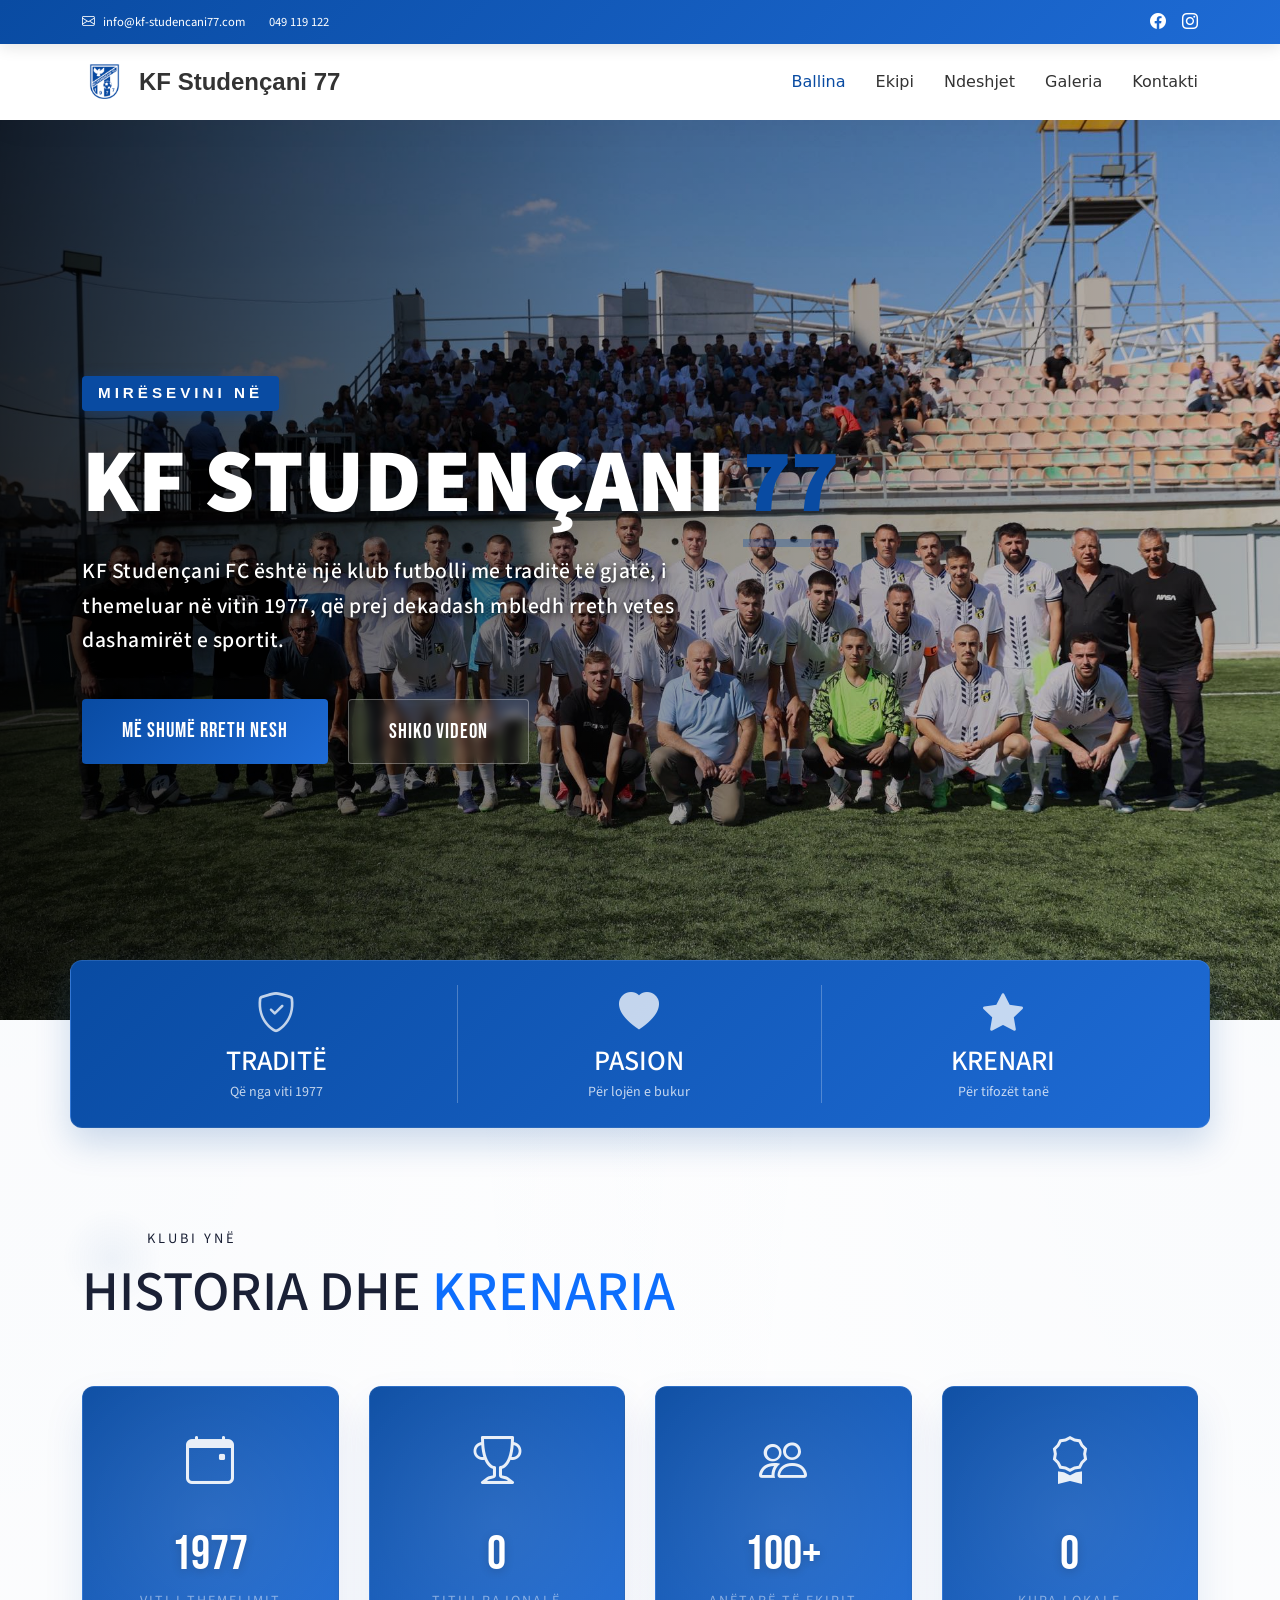
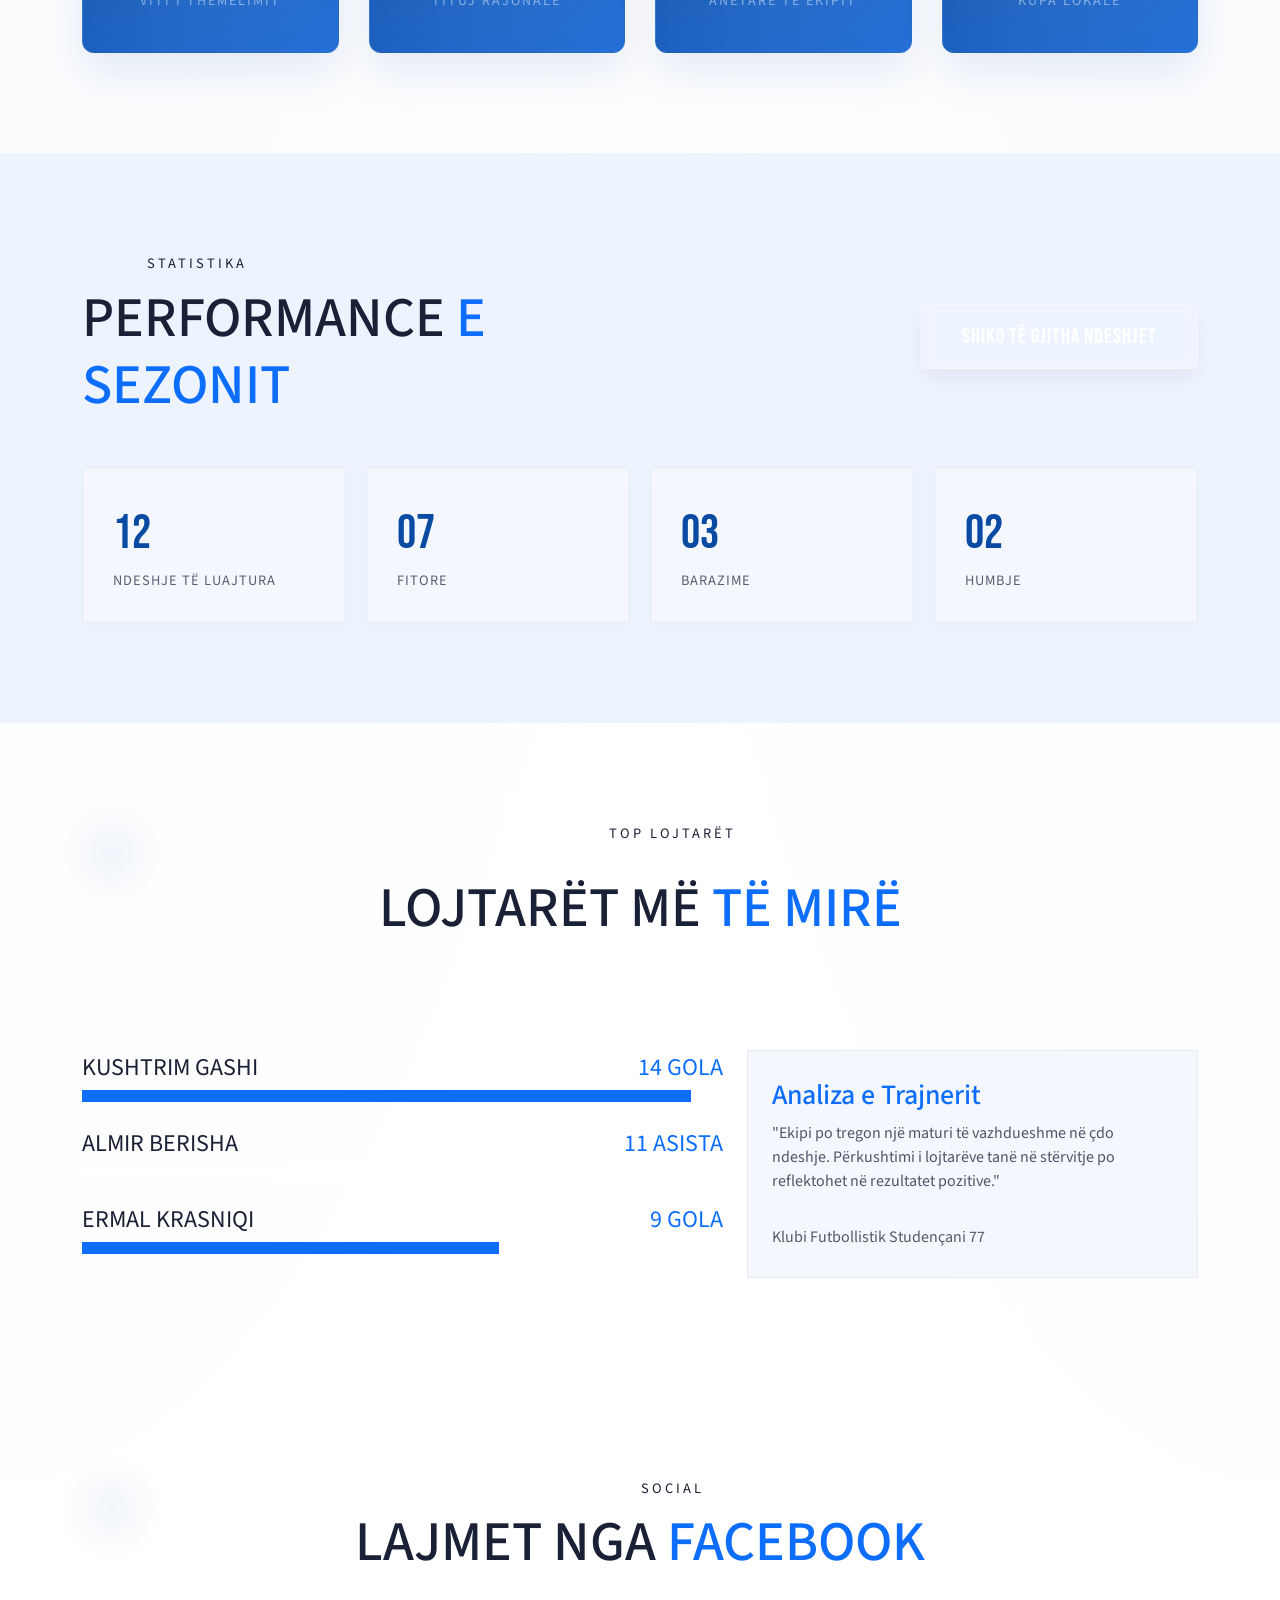
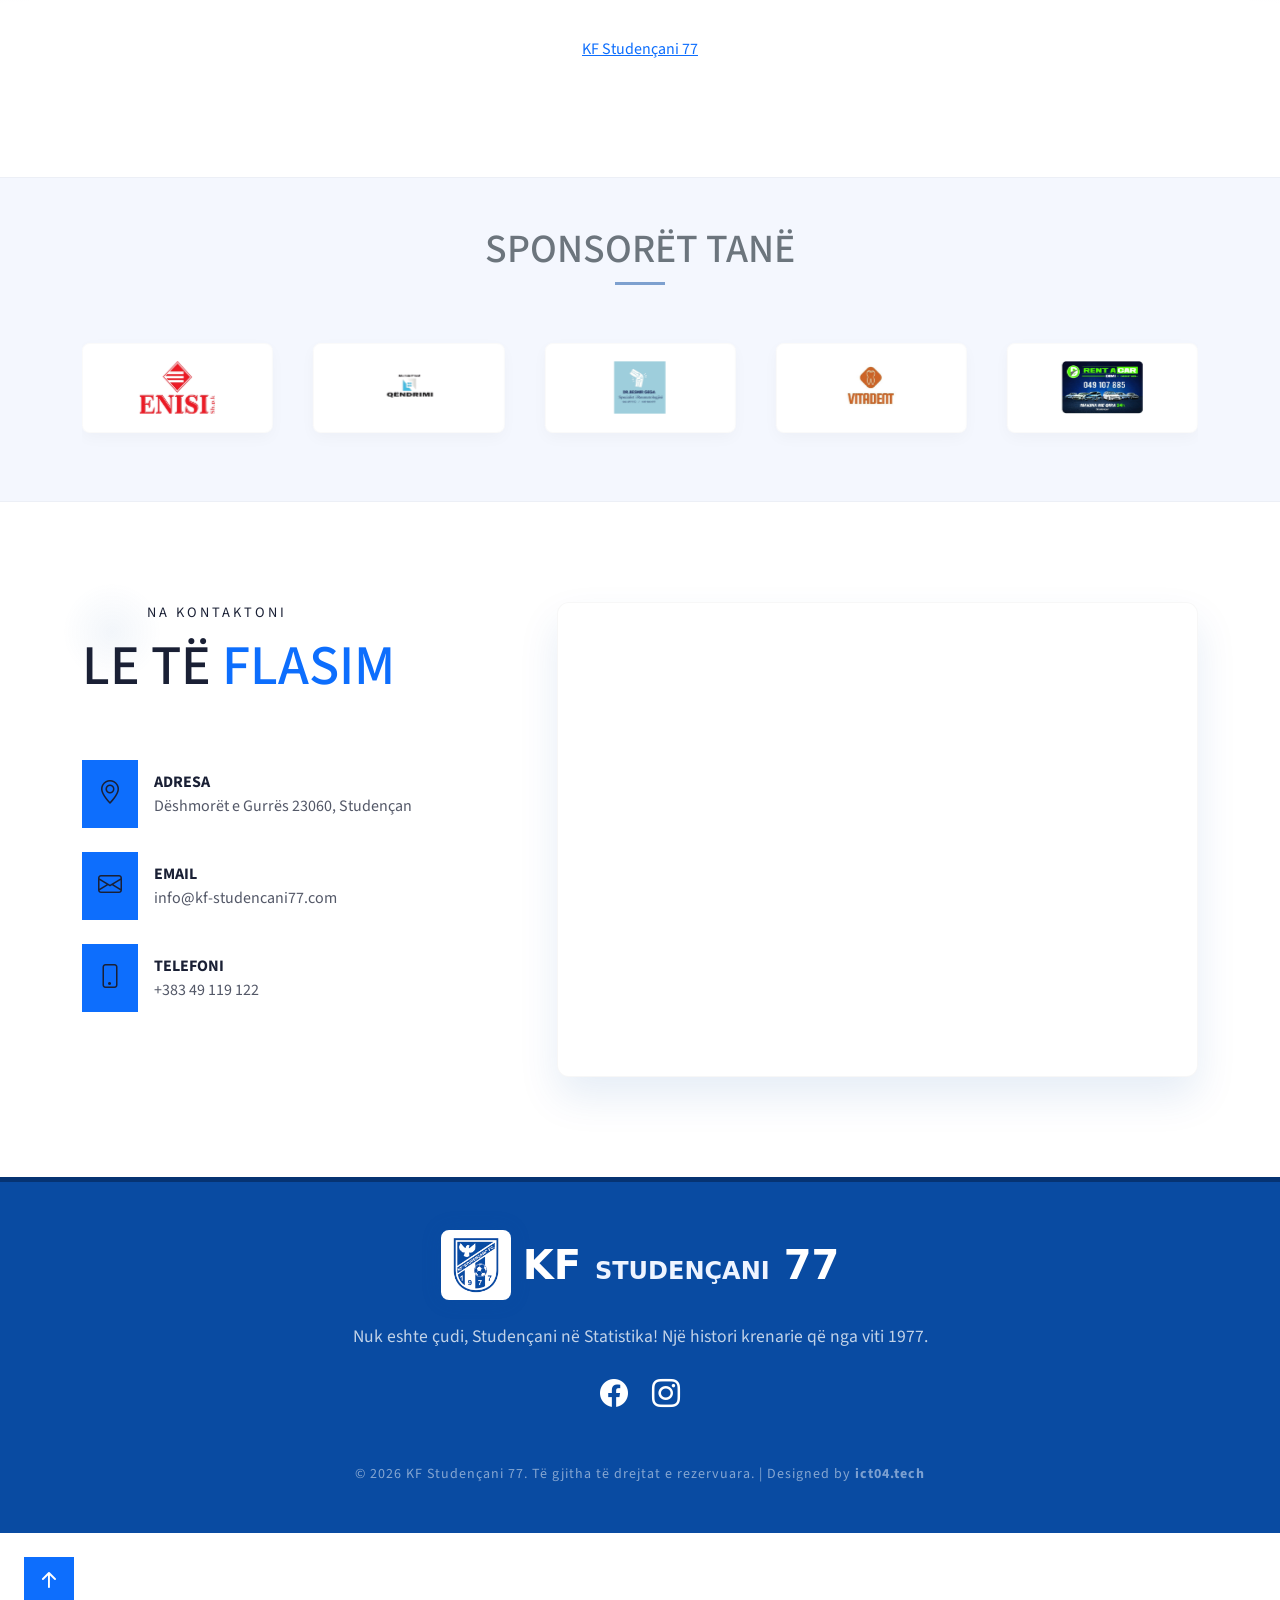
==== index.html @ 36144935 "all files" ====
<!DOCTYPE html>
<html lang="en">

<head>
  <meta charset="utf-8">
  <meta content="width=device-width, initial-scale=1.0" name="viewport">
  <title>KF Studençani 77 | Stats & Club</title>
  
  <link href="assets/img/favicon.png" rel="icon">
  
  <!-- Fonts -->
  <link href="https://fonts.googleapis.com" rel="preconnect">
  <link href="https://fonts.gstatic.com" rel="preconnect" crossorigin>
  <link href="https://fonts.googleapis.com/css2?family=Bebas+Neue&family=Source+Sans+Pro:wght@300;400;600;700&display=swap" rel="stylesheet">

  <!-- Vendor CSS Files -->
  <link href="assets/vendor/bootstrap/css/bootstrap.min.css" rel="stylesheet">
  <link href="assets/vendor/bootstrap-icons/bootstrap-icons.css" rel="stylesheet">
  <link href="assets/vendor/aos/aos.css" rel="stylesheet">
  <link href="assets/vendor/glightbox/css/glightbox.min.css" rel="stylesheet">
  <link href="assets/vendor/swiper/swiper-bundle.min.css" rel="stylesheet">

  <!-- Custom Premium CSS -->
  <link href="assets/css/premium.css" rel="stylesheet">
  
  <style>
    /* Section specific overrides for index */
    .section-padding { padding: 100px 0; }
    
    /* Overlapping Banner adjustment */
    .overlap-banner .row {
      background: var(--gradient-primary) !important;
      border-radius: 12px;
      box-shadow: 0 15px 35px rgba(9, 75, 162, 0.2);
      margin-top: -60px;
      position: relative;
      z-index: 30;
      border: 1px solid rgba(255,255,255,0.1);
    }
  </style>
</head>

<body>
  <!-- Preloader -->
  <div id="preloader">
    <img src="assets/img/logo.jpg" alt="Logo" class="loader-logo">
    <div class="loader-text">KF STUDENÇANI 77</div>
  </div>

  <!-- Facebook SDK -->
  <div id="fb-root"></div>
  <script async defer crossorigin="anonymous" src="https://connect.facebook.net/sq_AL/sdk.js#xfbml=1&version=v21.0"></script>

  <!-- Top Bar -->
  <div class="top-bar d-none d-md-block">
    <div class="container d-flex justify-content-between align-items-center">
      <div class="contact-info d-flex align-items-center gap-3">
        <a href="mailto:info@kf-studencani77.com" class="text-white small text-decoration-none d-flex align-items-center"><i class="bi bi-envelope me-2"></i>info@kf-studencani77.com</a>
        <a href="tel:049119122" class="text-white small text-decoration-none d-flex align-items-center"><i class="bi bi-smartphone me-2"></i>049 119 122</a>
      </div>
      <div class="social-links d-flex gap-3">
        <a href="https://www.facebook.com/profile.php?id=61579096839380" target="_blank" class="text-white fs-6"><i class="bi bi-facebook"></i></a>
        <a href="https://www.instagram.com/kfstudencani77/" target="_blank" class="text-white fs-6"><i class="bi bi-instagram"></i></a>
      </div>
    </div>
  </div>



  <!-- Premium Header -->
  <header class="premium-nav">
    <div class="container">
      <a href="index.html" class="logo-wrap">
        <img src="assets/img/logo.jpg" alt="Logo">
        <span style="font-weight: 700; font-size: 1.5rem; color: #333; font-family: 'Inter', sans-serif;">KF Studençani 77</span>
      </a>

      <nav class="d-none d-lg-block">
        <ul class="nav-links">
          <li><a href="index.html" class="active">Ballina</a></li>
          <li><a href="team.html">Ekipi</a></li>
          <li><a href="ndeshjet.html">Ndeshjet</a></li>
          <li><a href="galeria.html">Galeria</a></li>
          <li><a href="#contact">Kontakti</a></li>
        </ul>
      </nav>

      <div class="d-lg-none">
        <i class="bi bi-list fs-1 cursor-pointer" id="mobile-toggle"></i>
      </div>
    </div>
  </header>

  <main>
    <!-- Hero Section -->
    <section id="hero" class="premium-hero">
      <img src="assets/img/ekipiii.jpg" alt="KF Studençani 77 Ekipi" class="hero-bg">
      <div class="hero-overlay"></div>
      
      <div class="container">
        <div class="hero-content" data-aos="fade-up">
          <span class="hero-surtitle">MIRËSEVINI NË</span>
          <h1 class="font-bebas"><span class="brand">KF STUDENÇANI</span> <span class="number">77</span></h1>
          <p>KF Studençani FC është një klub futbolli me traditë të gjatë, i themeluar në vitin 1977, që prej dekadash mbledh rreth vetes dashamirët e sportit.</p>
          <div class="hero-cta">
            <a href="#about" class="btn-premium btn-primary-accent">MË SHUMË RRETH NESH</a>
            <a href="https://www.youtube.com/watch?v=-5nKSnPtwXU" class="btn-premium btn-outline-accent glightbox">SHIKO VIDEON</a>
          </div>
        </div>
      </div>
    </section>

    <!-- Overlapping Highlights Banner -->
    <div class="container overlap-banner">
       <div class="row text-white p-4 align-items-center" data-aos="fade-up" data-aos-delay="100">
           <div class="col-md-4 text-center border-end border-white border-opacity-25 mb-3 mb-md-0">
               <i class="bi bi-shield-check fs-1 mb-2 opacity-75"></i>
               <h4 class="font-bebas mb-0 fs-3 letter-spacing-1">TRADITË</h4>
               <span class="small opacity-75">Që nga viti 1977</span>
           </div>
           <div class="col-md-4 text-center border-end border-white border-opacity-25 mb-3 mb-md-0">
               <i class="bi bi-heart-fill fs-1 mb-2 opacity-75"></i>
               <h4 class="font-bebas mb-0 fs-3 letter-spacing-1">PASION</h4>
               <span class="small opacity-75">Për lojën e bukur</span>
           </div>
           <div class="col-md-4 text-center">
               <i class="bi bi-star-fill fs-1 mb-2 opacity-75"></i>
               <h4 class="font-bebas mb-0 fs-3 letter-spacing-1">KRENARI</h4>
               <span class="small opacity-75">Për tifozët tanë</span>
           </div>
       </div>
    </div>

    <!-- Achievements Section (Palmares) -->
    <section id="achievements" class="section-padding">
      <div class="container">
        <div class="section-header" data-aos="fade-up">
          <div class="surtitle">Klubi ynë</div>
          <h2>HISTORIA DHE <span class="text-primary">KRENARIA</span></h2>
        </div>

        <div class="palmares-grid">
          <div class="trophy-card" data-aos="fade-up" data-aos-delay="100">
            <div class="icon"><i class="bi bi-calendar-event"></i></div>
            <div class="count">1977</div>
            <div class="small opacity-50 font-bebas">VITI I THEMELIMIT</div>
          </div>
          <div class="trophy-card" data-aos="fade-up" data-aos-delay="200">
            <div class="icon"><i class="bi bi-trophy"></i></div>
            <div class="count">0</div>
            <div class="small opacity-50 font-bebas">TITUJ RAJONALË</div>
          </div>
          <div class="trophy-card" data-aos="fade-up" data-aos-delay="300">
            <div class="icon"><i class="bi bi-people"></i></div>
            <div class="count">100+</div>
            <div class="small opacity-50 font-bebas">ANËTARË TË EKIPIT</div>
          </div>
          <div class="trophy-card" data-aos="fade-up" data-aos-delay="400">
            <div class="icon"><i class="bi bi-award"></i></div>
            <div class="count">0</div>
            <div class="small opacity-50 font-bebas">KUPA LOKALE</div>
          </div>
        </div>
      </div>
    </section>

    <!-- Performance Stats Section -->
    <section id="performance" class="section-padding" style="background: var(--color-accent);">

      <div class="container">
        <div class="row align-items-center mb-5">
          <div class="col-lg-6">
            <div class="section-header mb-0" data-aos="fade-right">
              <div class="surtitle">Statistika</div>
              <h2>PERFORMANCE <span class="text-primary">E SEZONIT</span></h2>
            </div>
          </div>
          <div class="col-lg-6 text-lg-end pt-4 pt-lg-0">
            <a href="ndeshjet.html" class="btn-premium btn-outline-accent">SHIKO TË GJITHA NDESHJET</a>
          </div>
        </div>

        <div class="performance-grid" data-aos="fade-up">
          <div class="stat-item">
            <div class="stat-value">12</div>
            <div class="stat-label">Ndeshje të Luajtura</div>
          </div>
          <div class="stat-item">
            <div class="stat-value">07</div>
            <div class="stat-label">Fitore</div>
          </div>
          <div class="stat-item">
            <div class="stat-value">03</div>
            <div class="stat-label">Barazime</div>
          </div>
          <div class="stat-item">
            <div class="stat-value">02</div>
            <div class="stat-label">Humbje</div>
          </div>
        </div>
      </div>
    </section>

    <!-- Decisive Players Section -->
    <section id="players" class="section-padding">
      <div class="container">
        <div class="section-header text-center" data-aos="fade-up">
          <div class="surtitle justify-content-center" style="margin-bottom: 30px;">Top Lojtarët</div>
          <h2>LOJTARËT MË <span class="text-primary">TË MIRË</span></h2>
        </div>

        <div class="row gy-5 mt-4">
          <div class="col-lg-7" data-aos="fade-right">
            <!-- Player Bar Chart Like statsomp -->
            <div class="mb-4">
              <div class="d-flex justify-content-between mb-1">
                <span class="font-bebas fs-4">KUSHTRIM GASHI</span>
                <span class="font-bebas text-primary fs-4">14 GOLA</span>
              </div>
              <div class="progress rounded-0" style="height: 12px; background: rgba(255,255,255,0.05);">
                <div class="progress-bar bg-primary" style="width: 95%;"></div>
              </div>
            </div>
            <div class="mb-4">
              <div class="d-flex justify-content-between mb-1">
                <span class="font-bebas fs-4">ALMIR BERISHA</span>
                <span class="font-bebas text-primary fs-4">11 ASISTA</span>
              </div>
              <div class="progress rounded-0" style="height: 12px; background: rgba(255,255,255,0.05);">
                <div class="progress-bar" style="width: 80%; background: #ffffff;"></div>
              </div>
            </div>
            <div class="mb-4">
              <div class="d-flex justify-content-between mb-1">
                <span class="font-bebas fs-4">ERMAL KRASNIQI</span>
                <span class="font-bebas text-primary fs-4">9 GOLA</span>
              </div>
              <div class="progress rounded-0" style="height: 12px; background: rgba(255,255,255,0.05);">
                <div class="progress-bar bg-primary" style="width: 65%;"></div>
              </div>
            </div>
          </div>
          <div class="col-lg-5" data-aos="fade-left">
            <div class="p-4 border h-100 d-flex flex-column justify-content-center" style="background: var(--color-surface); border-color: rgba(0,0,0,0.05) !important;">
              <h3 class="font-bebas text-primary">Analiza e Trajnerit</h3>
              <p class="opacity-75">"Ekipi po tregon një maturi të vazhdueshme në çdo ndeshje. Përkushtimi i lojtarëve tanë në stërvitje po reflektohet në rezultatet pozitive."</p>
              <footer class="mt-3 font-bebas text-muted">Klubi Futbollistik Studençani 77</footer>
            </div>
          </div>
        </div>
      </div>
    </section>

    <!-- Facebook Social Section -->
    <section id="social" class="section-padding">

      <div class="container">
        <div class="section-header text-center" data-aos="fade-up">
          <div class="surtitle justify-content-center">Social</div>
          <h2>LAJMET NGA <span class="text-primary">FACEBOOK</span></h2>
        </div>
        
        <div class="row justify-content-center mt-5">
          <div class="col-lg-8 text-center" data-aos="zoom-in">
             <div class="fb-page" 
                  data-href="https://www.facebook.com/profile.php?id=61579096839380" 
                  data-tabs="timeline" 
                  data-width="500" 
                  data-height="600" 
                  data-small-header="false" 
                  data-adapt-container-width="true" 
                  data-hide-cover="false" 
                  data-show-facepile="true">
               <blockquote cite="https://www.facebook.com/profile.php?id=61579096839380" class="fb-xfbml-parse-ignore">
                 <a href="https://www.facebook.com/profile.php?id=61579096839380">KF Studençani 77</a>
               </blockquote>
             </div>
          </div>
        </div>
      </div>
    </section>

    <!-- Sponsor Horizontal Scroller -->
    <section class="py-5" style="background: var(--color-surface); border-top: 1px solid rgba(0,0,0,0.03); border-bottom: 1px solid rgba(0,0,0,0.03);">

      <div class="container">
        <div class="text-center mb-5">
           <h3 class="font-bebas text-secondary letter-spacing-2" style="font-size: 2.5rem;">SPONSORËT TANË</h3>
           <div style="width: 50px; height: 3px; background: var(--color-primary); margin: 0 auto; opacity: 0.5;"></div>
        </div>
        <div class="swiper init-swiper" style="padding-bottom: 20px; padding-top: 10px;">
          <script type="application/json" class="swiper-config">
            {
              "loop": true,
              "speed": 600,
              "autoplay": { "delay": 3000 },
              "slidesPerView": "auto",
              "breakpoints": {
                "320": { "slidesPerView": 2, "spaceBetween": 30 },
                "480": { "slidesPerView": 3, "spaceBetween": 40 },
                "992": { "slidesPerView": 5, "spaceBetween": 40 }
              }
            }
          </script>
          <div class="swiper-wrapper align-items-center">
            <div class="swiper-slide text-center sponsor-card"><img src="assets/img/clients/client-1.png" class="img-fluid sponsor-logo"></div>
            <div class="swiper-slide text-center sponsor-card"><img src="assets/img/clients/client-2.png" class="img-fluid sponsor-logo"></div>
            <div class="swiper-slide text-center sponsor-card"><img src="assets/img/clients/client-3.png" class="img-fluid sponsor-logo"></div>
            <div class="swiper-slide text-center sponsor-card"><img src="assets/img/clients/client-4.png" class="img-fluid sponsor-logo"></div>
            <div class="swiper-slide text-center sponsor-card"><img src="assets/img/clients/client-5.png" class="img-fluid sponsor-logo"></div>
            <div class="swiper-slide text-center sponsor-card"><img src="assets/img/clients/client-6.png" class="img-fluid sponsor-logo"></div>
          </div>
        </div>
      </div>
    </section>

    <!-- Contact Section -->
    <section id="contact" class="section-padding">
      <div class="container">
        <div class="row gy-5">
          <div class="col-lg-5" data-aos="fade-up">
            <div class="section-header">
              <div class="surtitle">Na Kontaktoni</div>
              <h2>LE TË <span class="text-primary">FLASIM</span></h2>
            </div>
            <div class="contact-info mt-4">
              <div class="d-flex align-items-center gap-3 mb-4">
                 <div class="bg-primary p-3"><i class="bi bi-geo-alt fs-4"></i></div>
                 <div>
                   <div class="fw-bold font-bebas">ADRESA</div>
                   <div class="opacity-75">Dëshmorët e Gurrës 23060, Studençan</div>
                 </div>
              </div>
              <div class="d-flex align-items-center gap-3 mb-4">
                 <div class="bg-primary p-3"><i class="bi bi-envelope fs-4"></i></div>
                 <div>
                   <div class="fw-bold font-bebas">EMAIL</div>
                   <div class="opacity-75">info@kf-studencani77.com</div>
                 </div>
              </div>
              <div class="d-flex align-items-center gap-3">
                 <div class="bg-primary p-3"><i class="bi bi-phone fs-4"></i></div>
                 <div>
                   <div class="fw-bold font-bebas">TELEFONI</div>
                   <div class="opacity-75">+383 49 119 122</div>
                 </div>
              </div>
            </div>
          </div>
          <div class="col-lg-7" data-aos="fade-up" data-aos-delay="200">
             <div class="p-2" style="background: #ffffff; border-radius: 12px; box-shadow: var(--shadow-premium); border: 1px solid rgba(0,0,0,0.03); height: 100%;">
                <iframe src="https://www.google.com/maps/embed?pb=!1m18!1m12!1m3!1d11822.42777174621!2d20.803732!3d42.348612!2m3!1f0!2f0!3f0!3m2!1i1024!2i768!4f13.1!3m3!1m2!1s0x1353f8a0a4c22a7f%3A0xc345caadcecb2e93!2sStuden%C3%A7an!5e0!3m2!1sen!2s!4v1700000000000!5m2!1sen!2s" width="100%" height="450" style="border:0; border-radius: 8px;" allowfullscreen="" loading="lazy" referrerpolicy="no-referrer-when-downgrade"></iframe>
             </div>
          </div>

        </div>
      </div>
    </section>

  </main>

  <!-- Premium Footer -->
  <footer class="py-5" style="background: var(--color-primary); color: white; border-top: 5px solid var(--color-primary-dark);">

    <div class="container text-center">
      <a href="#" class="logo-wrap justify-content-center mb-4">
        <img src="assets/img/logo.jpg" alt="Logo" style="height: 70px; border-radius: 8px; box-shadow: 0 0 20px var(--brand-blue-glow);">
        <span class="fs-1 text-white">KF <span style="color: var(--color-accent);">STUDENÇANI</span> 77</span>
      </a>
      <div class="mb-4 opacity-75 mx-auto" style="max-width: 600px; font-size: 1.1rem;">
        <p>Nuk eshte çudi, Studençani në Statistika! Një histori krenarie që nga viti 1977.</p>
      </div>
      <div class="social-links d-flex justify-content-center gap-4 mb-5">
        <a href="https://www.facebook.com/profile.php?id=61579096839380" target="_blank" class="fs-3 text-white social-glow" style="transition: var(--transition);"><i class="bi bi-facebook"></i></a>
        <a href="https://www.instagram.com/kfstudencani77/" target="_blank" class="fs-3 text-white social-glow" style="transition: var(--transition);"><i class="bi bi-instagram"></i></a>
      </div>
      <div class="small opacity-50" style="letter-spacing: 1px;">
        &copy; 2026 KF Studençani 77. Të gjitha të drejtat e rezervuara. | Designed by <a href="#" style="color: var(--color-accent); text-decoration: none; font-weight: bold;">ict04.tech</a>
      </div>
    </div>
  </footer>

  <!-- Scroll Top -->
  <a href="#" id="scroll-top" class="btn btn-primary rounded-0 fixed-bottom-right m-4 d-flex align-items-center justify-content-center" style="width: 50px; height: 50px; z-index: 999;"><i class="bi bi-arrow-up-short fs-2"></i></a>

  <!-- Vendor JS Files -->
  <script src="assets/vendor/bootstrap/js/bootstrap.bundle.min.js"></script>
  <script src="assets/vendor/aos/aos.js"></script>
  <script src="assets/vendor/glightbox/js/glightbox.min.js"></script>
  <script src="assets/vendor/swiper/swiper-bundle.min.js"></script>

  <!-- Initialize AOS -->
  <script>
    document.addEventListener('DOMContentLoaded', () => {
      AOS.init({
        duration: 800,
        easing: 'ease-in-out',
        once: true,
        mirror: false
      });
      
      // Initialize GLightbox for video
      const glightbox = GLightbox({
        selector: '.glightbox'
      });

      // Simple nav scroll effect
      window.addEventListener('scroll', () => {
        const header = document.querySelector('.premium-nav');
        if (window.scrollY > 50) {
          header.style.padding = '10px 0';
          header.style.background = 'rgba(255, 255, 255, 0.98)';
        } else {
          header.style.padding = '15px 0';
          header.style.background = 'rgba(255, 255, 255, 0.95)';
        }
      });
    });
  </script>

  <!-- Main Swiper Init -->
  <script>
    function initSwiper() {
      document.querySelectorAll(".init-swiper").forEach(function(swiperElement) {
        let config = JSON.parse(
          swiperElement.querySelector(".swiper-config").innerHTML.trim()
        );
        new Swiper(swiperElement, config);
      });
    }
    window.addEventListener("load", initSwiper);
  </script>

  <!-- Preloader Handler -->
  <script>
    window.addEventListener('load', () => {
      const preloader = document.getElementById('preloader');
      if (preloader) {
        setTimeout(() => {
          preloader.classList.add('preloader-hidden');
        }, 1000); // 1s delay for better visual effect
      }
    });
  </script>


</body>
</html>
---- assets/css/premium.css ----
/* 
 * Premium Design System for KF Studençani 77
 * Inspired by statsomp.fr
 */

:root {
  --color-bg: #ffffff;
  --color-surface: #f4f7fe;
  --color-primary: #094BA2; /* True Studençani Blue */
  --color-primary-dark: #063372;
  --color-accent: #eef4ff;
  --color-text: #1a2035;
  --color-text-muted: #707eaa;
  --font-title: 'Bebas Neue', cursive;
  --font-body: 'Source Sans Pro', sans-serif;
  --transition: all 0.4s cubic-bezier(0.16, 1, 0.3, 1);
  --brand-blue-glow: rgba(9, 75, 162, 0.2);
  --gradient-primary: linear-gradient(135deg, #094BA2 0%, #1e6bd5 100%);
  --shadow-premium: 0 20px 40px rgba(9, 75, 162, 0.1);
  --glass-bg: rgba(255, 255, 255, 0.95);
}

/* --- Preloader --- */
#preloader {
  position: fixed;
  inset: 0;
  z-index: 99999;
  background: var(--color-bg);
  display: flex;
  align-items: center;
  justify-content: center;
  flex-direction: column;
}

#preloader::after {
  content: "";
  position: absolute;
  width: 100%;
  height: 2px;
  background: var(--color-primary);
  bottom: 0;
  left: 0;
  transform: scaleX(0);
  transform-origin: left;
  animation: preloader-progress 1.5s ease-in-out forwards;
}

@keyframes preloader-progress {
  to { transform: scaleX(1); }
}

.loader-logo {
  width: 100px;
  height: 100px;
  animation: pulse-blue 2s infinite ease-in-out;
  margin-bottom: 25px;
}

.loader-text {
  font-family: var(--font-title);
  font-size: 1.8rem;
  letter-spacing: 8px;
  color: var(--color-primary);
  animation: fade-up 1s ease-out;
  text-transform: uppercase;
}

@keyframes pulse-blue {
  0% { transform: scale(0.95); opacity: 0.8; }
  50% { transform: scale(1.1); opacity: 1; }
  100% { transform: scale(0.95); opacity: 0.8; }
}

@keyframes fade-up {
  from { opacity: 0; transform: translateY(30px); }
  to { opacity: 1; transform: translateY(0); }
}

#preloader.preloader-hidden {
  opacity: 0;
  visibility: hidden;
  transition: all 0.6s cubic-bezier(0.16, 1, 0.3, 1);
}


body {
  background-color: var(--color-bg);
  background-image: 
    radial-gradient(at 0% 0%, rgba(9, 75, 162, 0.03) 0, transparent 50%), 
    radial-gradient(at 100% 0%, rgba(9, 75, 162, 0.03) 0, transparent 50%);
  color: var(--color-text);
  font-family: var(--font-body);
  margin: 0;
  overflow-x: hidden;
  position: relative;
}

body::before {
  content: "1977";
  position: fixed;
  top: 50%;
  left: -5%;
  transform: translateY(-50%) rotate(-90deg);
  font-family: var(--font-title);
  font-size: 15rem;
  color: var(--color-primary);
  opacity: 0.02;
  pointer-events: none;
  z-index: -1;
  letter-spacing: 20px;
}

body::after {
  content: "STUDENÇANI";
  position: fixed;
  top: 50%;
  right: -10%;
  transform: translateY(-50%) rotate(90deg);
  font-family: var(--font-title);
  font-size: 10rem;
  color: var(--color-primary);
  opacity: 0.02;
  pointer-events: none;
  z-index: -1;
  letter-spacing: 15px;
}

/* --- Top Utility Bar --- */
.top-bar {
  background: var(--gradient-primary);
  color: white;
  padding: 10px 0;
  font-size: 0.9rem;
  z-index: 1002;
  position: relative;
  box-shadow: 0 4px 15px rgba(0,0,0,0.1);
}

.top-bar a {
  color: white;
  text-decoration: none;
  transition: opacity 0.3s ease;
}

.top-bar a:hover {
  opacity: 0.8;
}

.top-bar i {
  color: white;
}

/* --- Navigation --- */
.premium-nav {
  position: sticky;
  top: 0;
  width: 100%;
  background: var(--glass-bg);
  backdrop-filter: blur(15px);
  -webkit-backdrop-filter: blur(15px);
  z-index: 1000;
  box-shadow: 0 10px 30px rgba(0, 0, 0, 0.03);
  border-bottom: 1px solid rgba(255, 255, 255, 0.5);
  padding: 15px 0;
  transition: var(--transition);
}

.premium-nav .container {
  display: flex;
  justify-content: space-between;
  align-items: center;
}

.logo-wrap {
  display: flex;
  align-items: center;
  gap: 12px;
  text-decoration: none;
}

.logo-wrap img {
  height: 45px;
  border-radius: 5px;
}

.logo-wrap span {
  font-family: 'Inter', system-ui, -apple-system, sans-serif;
  font-size: 1.5rem;
  font-weight: 700;
  color: #1a1a1a;
}

.logo-wrap .accent {
  color: var(--color-primary);
}

.nav-links {
  display: flex;
  gap: 30px;
  list-style: none;
  margin: 0;
}

.nav-links a {
  text-decoration: none;
  color: #333;
  font-family: 'Inter', system-ui, -apple-system, sans-serif;
  font-size: 1rem;
  font-weight: 500;
  transition: var(--transition);
}

.nav-links a:hover, .nav-links a.active {
  color: var(--color-primary);
  opacity: 1;
}

/* --- Hero Section --- */
.premium-hero {
  position: relative;
  height: 100vh;
  display: flex;
  align-items: center;
  overflow: hidden;
  background: var(--bg-dark);
}

.hero-bg {
  position: absolute;
  top: 0;
  left: 0;
  width: 100%;
  height: 100%;
  object-fit: cover;
  opacity: 1;
  filter: brightness(0.9);
}

.hero-overlay {
  position: absolute;
  top: 0;
  left: 0;
  width: 100%;
  height: 100%;
  background: linear-gradient(to right, rgba(0, 0, 0, 0.8) 0%, rgba(0, 0, 0, 0.3) 50%, rgba(0, 0, 0, 0.1) 100%);
  z-index: 1;
}

.hero-surtitle {
  display: inline-block;
  font-family: 'Inter', sans-serif;
  font-size: 0.95rem;
  letter-spacing: 4px;
  color: #fff;
  background: var(--color-primary);
  padding: 6px 16px;
  border-radius: 4px;
  font-weight: 700;
  text-transform: uppercase;
  margin-bottom: 25px;
  box-shadow: 0 4px 15px rgba(9, 75, 162, 0.4);
}

.hero-content {
  position: relative;
  z-index: 10;
  max-width: 1000px; /* Rritur për të zënë më shumë hapësirë */
  transform: translateY(-250px);
}

.hero-content h1 {
  font-size: clamp(3rem, 7vw, 6.5rem);
  line-height: 1.05;
  margin: 0;
  color: #fff;
  font-weight: 900;
  text-transform: uppercase;
  text-shadow: 0 10px 30px rgba(0,0,0,0.4);
  white-space: nowrap; /* Ndalon thyerjen e rreshtit */
}

.hero-content h1 span.brand {
  color: white;
}

.hero-content h1 span.number {
  color: var(--color-primary);
  position: relative;
  display: inline;
  text-shadow: 0 10px 30px rgba(9, 75, 162, 0.4);
}

.hero-content h1 span.number::after {
  content: "";
  position: absolute;
  bottom: 0px;
  left: 0;
  width: 100%;
  height: 8px;
  background: var(--color-primary);
  opacity: 0.3;
  z-index: -1;
}

.hero-content p {
  font-size: 1.35rem;
  font-weight: 500;
  color: #ffffff;
  margin-top: 25px;
  max-width: 600px;
  text-shadow: 0 2px 6px rgba(0,0,0,1), 0 10px 20px rgba(0,0,0,0.5);
  line-height: 1.6;
  letter-spacing: 0.5px;
}

.hero-cta {
  margin-top: 40px;
  display: flex;
  gap: 20px;
}

.btn-premium {
  padding: 16px 40px;
  border-radius: 4px;
  font-family: var(--font-title);
  font-size: 1.3rem;
  letter-spacing: 1px;
  text-decoration: none;
  transition: var(--transition);
  display: inline-block;
  cursor: pointer;
  box-shadow: 0 10px 20px rgba(0,0,0,0.05);
}

.btn-primary-accent {
  background: var(--gradient-primary);
  color: #fff;
  border: none;
}

.btn-outline-accent {
  background: rgba(255,255,255,0.05);
  backdrop-filter: blur(5px);
  color: #fff;
  border: 1px solid rgba(255,255,255,0.3);
}

.btn-premium:hover {
  transform: translateY(-5px);
  box-shadow: var(--shadow-premium);
}

.btn-primary-accent:hover {
  background: var(--color-primary-dark);
  color: #fff;
}
.btn-outline-accent:hover {
  background: #fff;
  color: var(--color-primary);
}

/* --- Section Title --- */
.section-header {
  margin-bottom: 60px;
  position: relative;
}

.section-header::after {
  content: "";
  position: absolute;
  top: -20px;
  left: -20px;
  width: 100px;
  height: 100px;
  background: radial-gradient(circle, rgba(9, 75, 162, 0.05) 0%, transparent 70%);
  z-index: -1;
}

.section-header .surtitle {
  display: flex;
  align-items: center;
  gap: 15px;
  font-size: 0.9rem;
  letter-spacing: 3px;
  text-transform: uppercase;
  color: var(--brand-blue);
  margin-bottom: 10px;
}

.section-header .surtitle::before {
  content: '';
  width: 50px;
  height: 2px;
  background: var(--brand-blue);
}

.section-header h2 {
  font-size: 3.5rem;
  margin: 0;
  color: var(--color-text);
}

/* --- Achievements / Palmares --- */
.palmares-grid {
  display: grid;
  grid-template-columns: repeat(auto-fit, minmax(200px, 1fr));
  gap: 30px;
}

.trophy-card {
  background: var(--gradient-primary);
  padding: 40px 20px;
  text-align: center;
  border-radius: 12px;
  border: 1px solid rgba(255, 255, 255, 0.1);
  box-shadow: var(--shadow-premium);
  transition: var(--transition);
  position: relative;
  overflow: hidden;
}

.trophy-card::before {
  content: '';
  position: absolute;
  top: -50%; left: -50%;
  width: 200%; height: 200%;
  background: radial-gradient(circle, rgba(255,255,255,0.1) 0%, transparent 70%);
  pointer-events: none;
}

.trophy-card:hover {
  transform: translateY(-10px);
  box-shadow: 0 25px 50px rgba(0, 71, 171, 0.2);
}

.trophy-card .icon {
  font-size: 3rem;
  color: #fff;
  margin-bottom: 20px;
  opacity: 0.9;
}

.trophy-card .count {
  font-size: 3rem;
  font-family: var(--font-title);
  color: #fff;
  text-shadow: 0 2px 10px rgba(0,0,0,0.2);
}

.trophy-card .small {
  color: var(--color-accent);
  letter-spacing: 2px;
}

/* --- Match Cards --- */
.match-card {
  background: var(--color-bg);
  padding: 30px;
  border: 1px solid rgba(0, 0, 0, 0.05);
  border-left: 5px solid var(--color-primary);
  box-shadow: 0 5px 15px rgba(0, 0, 0, 0.02);
}

.match-card .date {
  font-size: 0.8rem;
  text-transform: uppercase;
  letter-spacing: 1px;
  opacity: 0.6;
  margin-bottom: 15px;
}

.match-teams {
  display: flex;
  align-items: center;
  justify-content: center;
  gap: 20px;
}

.team-logo {
  width: 60px;
  height: 60px;
  object-fit: contain;
}

.vs-box {
  background: var(--color-accent);
  color: var(--color-primary);
  padding: 5px 15px;
  font-family: var(--font-title);
  font-size: 1.2rem;
}

/* --- Performance Stats --- */
.performance-grid {
  display: grid;
  grid-template-columns: repeat(auto-fit, minmax(250px, 1fr));
  gap: 20px;
}

.stat-item {
  padding: 30px;
  background: var(--color-surface);
  border: 1px solid rgba(0, 0, 0, 0.05);
  box-shadow: 0 10px 20px rgba(0, 0, 0, 0.02);
}

.stat-value {
  font-size: 3rem;
  font-family: var(--font-title);
  color: var(--color-primary);
}

.stat-label {
  text-transform: uppercase;
  letter-spacing: 1px;
  font-size: 0.9rem;
  opacity: 0.7;
}

/* --- Decorative --- */
.brush-pattern {
  mask-image: url('assets/img/brush.svg');
  mask-size: cover;
}

/* --- Responsive --- */
@media (max-width: 768px) {
  .nav-links { display: none; }
  .section-header h2 { font-size: 2.5rem; }
  .hero-content h1 { font-size: 3.5rem; }
}

/* --- Social Glow Hover --- */
.social-glow:hover {
  text-shadow: 0 0 15px var(--color-primary), 0 0 30px var(--color-accent);
  color: var(--color-accent) !important;
  transform: translateY(-3px);
}

/* --- Sponsor Cards --- */
.sponsor-card {
  padding: 15px;
  background: white;
  border-radius: 8px;
  box-shadow: 0 5px 15px rgba(0,0,0,0.03);
  transition: all 0.3s ease;
  border: 1px solid rgba(0,0,0,0.02);
  display: flex !important;
  justify-content: center;
  align-items: center;
  height: 90px;
}

.sponsor-card:hover {
  transform: translateY(-5px);
  box-shadow: 0 10px 25px rgba(9, 75, 162, 0.1);
  border-color: rgba(9, 75, 162, 0.1);
}

.sponsor-logo {
  max-height: 55px;
  transition: all 0.3s ease;
  transform: scale(0.95);
}

.sponsor-card:hover .sponsor-logo {
  transform: scale(1);
}

/* --- Results Cards --- */
.score-box {
  background: var(--color-primary);
  color: #fff;
  font-family: var(--font-title);
  font-size: 1.6rem;
  padding: 8px 25px;
  border-radius: 4px;
  min-width: 100px;
  text-align: center;
  box-shadow: 0 4px 15px rgba(9, 75, 162, 0.3);
  margin: 0 20px;
  display: flex;
  align-items: center;
  justify-content: center;
}

.match-card .result-detail {
  font-size: 0.9rem;
  line-height: 1.5;
  margin-top: 20px;
  color: var(--color-text-muted);
  font-style: italic;
  padding-top: 15px;
  border-top: 1px solid rgba(0,0,0,0.05);
}
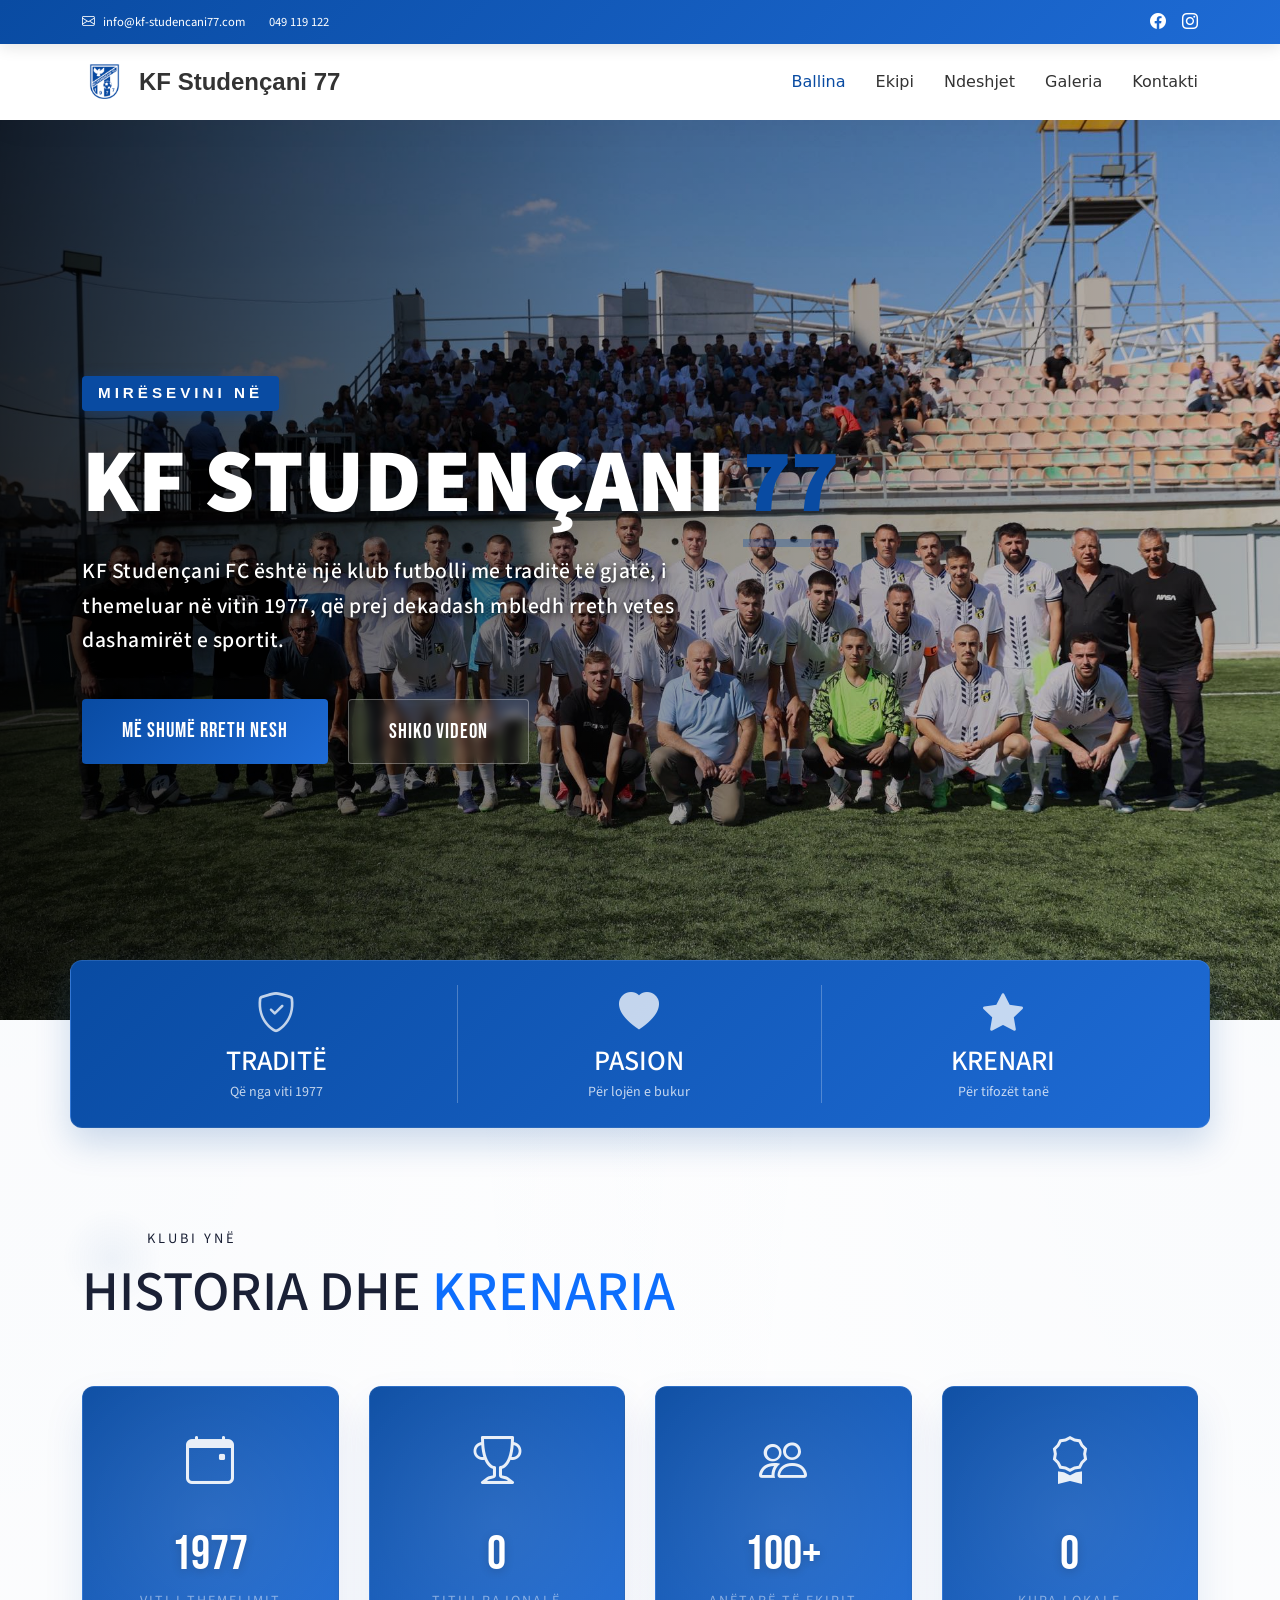
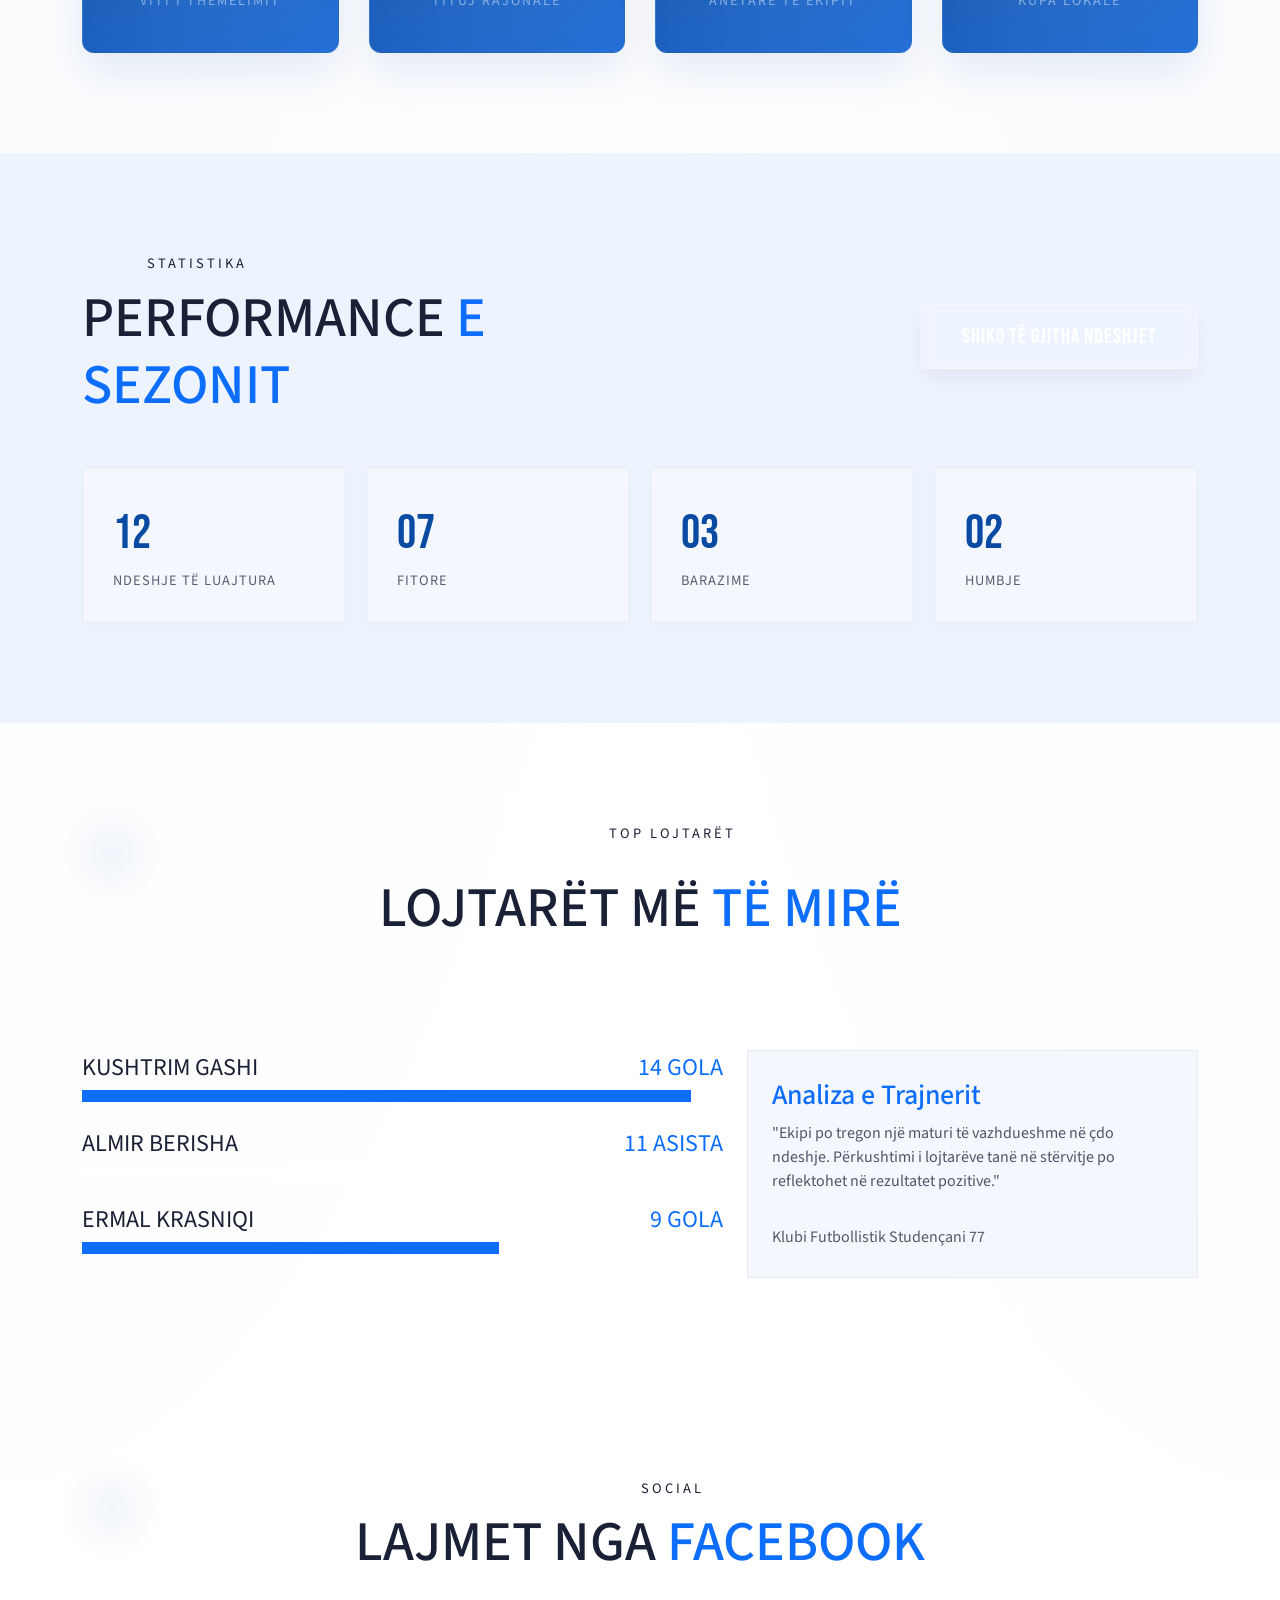
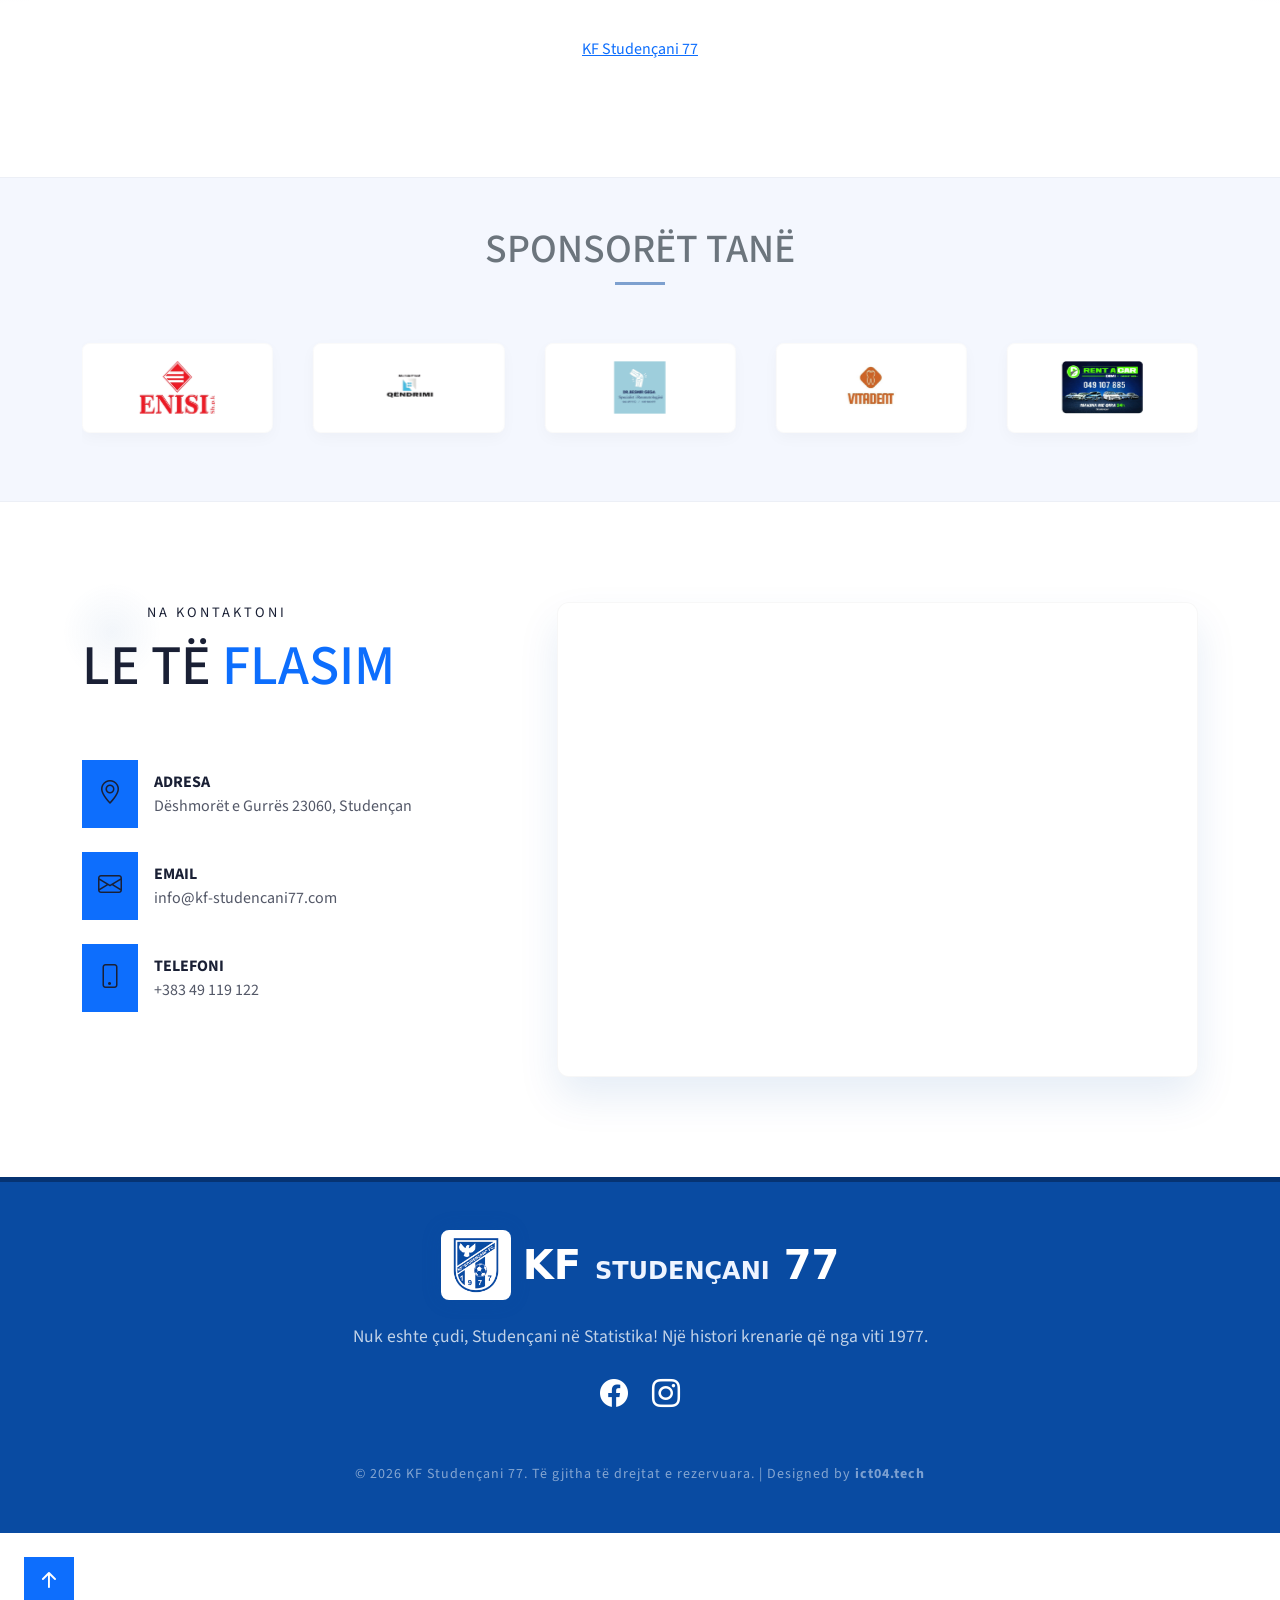
==== commit 95e9ac0a: "update" ====
--- a/index.html
+++ b/index.html
@@ -443,6 +443,37 @@
     });
   </script>
 
+  <!-- Mobile Menu Toggle Script -->
+  <script>
+    document.addEventListener('DOMContentLoaded', () => {
+      const mobileToggle = document.getElementById('mobile-toggle');
+      const mobileNav = document.querySelector('.premium-nav nav');
+      const body = document.querySelector('body');
+      
+      if (mobileToggle && mobileNav) {
+        mobileToggle.addEventListener('click', () => {
+          mobileNav.classList.toggle('mobile-nav-active');
+          mobileToggle.classList.toggle('bi-list');
+          mobileToggle.classList.toggle('bi-x');
+          if(mobileNav.classList.contains('mobile-nav-active')) {
+            body.style.overflow = 'hidden';
+          } else {
+            body.style.overflow = 'auto';
+          }
+        });
+
+        // Close menu when clicking a link
+        document.querySelectorAll('.nav-links a').forEach(link => {
+          link.addEventListener('click', () => {
+            mobileNav.classList.remove('mobile-nav-active');
+            mobileToggle.classList.remove('bi-x');
+            mobileToggle.classList.add('bi-list');
+            body.style.overflow = 'auto';
+          });
+        });
+      }
+    });
+  </script>
 
 </body>
 </html>
--- a/assets/css/premium.css
+++ b/assets/css/premium.css
@@ -523,9 +523,125 @@
   mask-size: cover;
 }
 
-/* --- Responsive --- */
+/* --- Responsive & Mobile Menu --- */
+@media (max-width: 991px) {
+  /* Premium Glassmorphism Mobile Overlay Menu */
+  .premium-nav nav {
+    position: fixed;
+    top: 0;
+    right: -100%;
+    width: 100%;
+    height: 100vh;
+    background: rgba(244, 247, 254, 0.92); /* Soft surface color */
+    backdrop-filter: blur(40px);
+    -webkit-backdrop-filter: blur(40px);
+    transition: right 0.5s cubic-bezier(0.77, 0, 0.175, 1);
+    z-index: 1001; /* Under toggle button but above rest */
+    display: flex !important; /* Override d-none */
+    align-items: center;
+    justify-content: center;
+    box-shadow: 0 0 0 transparent;
+  }
+
+  .premium-nav nav.mobile-nav-active {
+    right: 0;
+    box-shadow: -20px 0 60px rgba(9, 75, 162, 0.15);
+  }
+
+  /* Spectacular Watermark */
+  .premium-nav nav::before {
+    content: "77";
+    position: absolute;
+    top: 50%;
+    left: 50%;
+    transform: translate(-50%, -50%);
+    font-family: var(--font-title);
+    font-size: 40rem;
+    color: var(--color-primary);
+    opacity: 0.04;
+    z-index: -1;
+    pointer-events: none;
+  }
+
+  .premium-nav .nav-links {
+    flex-direction: column;
+    gap: 30px;
+    display: flex;
+    text-align: center;
+    padding: 0;
+    margin: 0;
+    width: 100%;
+  }
+
+  /* Staggered Animations for Links */
+  .premium-nav .nav-links li {
+    opacity: 0;
+    transform: translateY(40px);
+    transition: all 0.5s cubic-bezier(0.16, 1, 0.3, 1);
+  }
+
+  .premium-nav nav.mobile-nav-active .nav-links li {
+    opacity: 1;
+    transform: translateY(0);
+  }
+  
+  .premium-nav nav.mobile-nav-active .nav-links li:nth-child(1) { transition-delay: 0.1s; }
+  .premium-nav nav.mobile-nav-active .nav-links li:nth-child(2) { transition-delay: 0.15s; }
+  .premium-nav nav.mobile-nav-active .nav-links li:nth-child(3) { transition-delay: 0.2s; }
+  .premium-nav nav.mobile-nav-active .nav-links li:nth-child(4) { transition-delay: 0.25s; }
+  .premium-nav nav.mobile-nav-active .nav-links li:nth-child(5) { transition-delay: 0.3s; }
+
+  .premium-nav .nav-links a {
+    font-family: var(--font-title);
+    font-size: 3.5rem;
+    font-weight: 400;
+    color: var(--color-text);
+    text-transform: uppercase;
+    letter-spacing: 2px;
+    position: relative;
+    display: inline-block;
+  }
+
+  .premium-nav .nav-links a.active,
+  .premium-nav .nav-links a:hover {
+    color: var(--color-primary);
+    transform: scale(1.05);
+  }
+
+  /* Sleek Underline Indicator */
+  .premium-nav .nav-links a::after {
+    content: '';
+    position: absolute;
+    bottom: 2px;
+    left: 50%;
+    transform: translateX(-50%);
+    width: 0;
+    height: 4px;
+    background: var(--gradient-primary);
+    transition: width 0.3s ease;
+    border-radius: 4px;
+  }
+
+  .premium-nav .nav-links a.active::after,
+  .premium-nav .nav-links a:hover::after {
+    width: 60%;
+  }
+
+  .premium-nav .d-lg-none {
+    z-index: 1005; /* Toggle button always on top */
+    position: relative;
+  }
+  
+  #mobile-toggle {
+    transition: transform 0.3s ease, color 0.3s ease;
+  }
+
+  #mobile-toggle:hover {
+    color: var(--color-primary);
+    transform: scale(1.1);
+  }
+}
 @media (max-width: 768px) {
-  .nav-links { display: none; }
   .section-header h2 { font-size: 2.5rem; }
   .hero-content h1 { font-size: 3.5rem; }
 }
